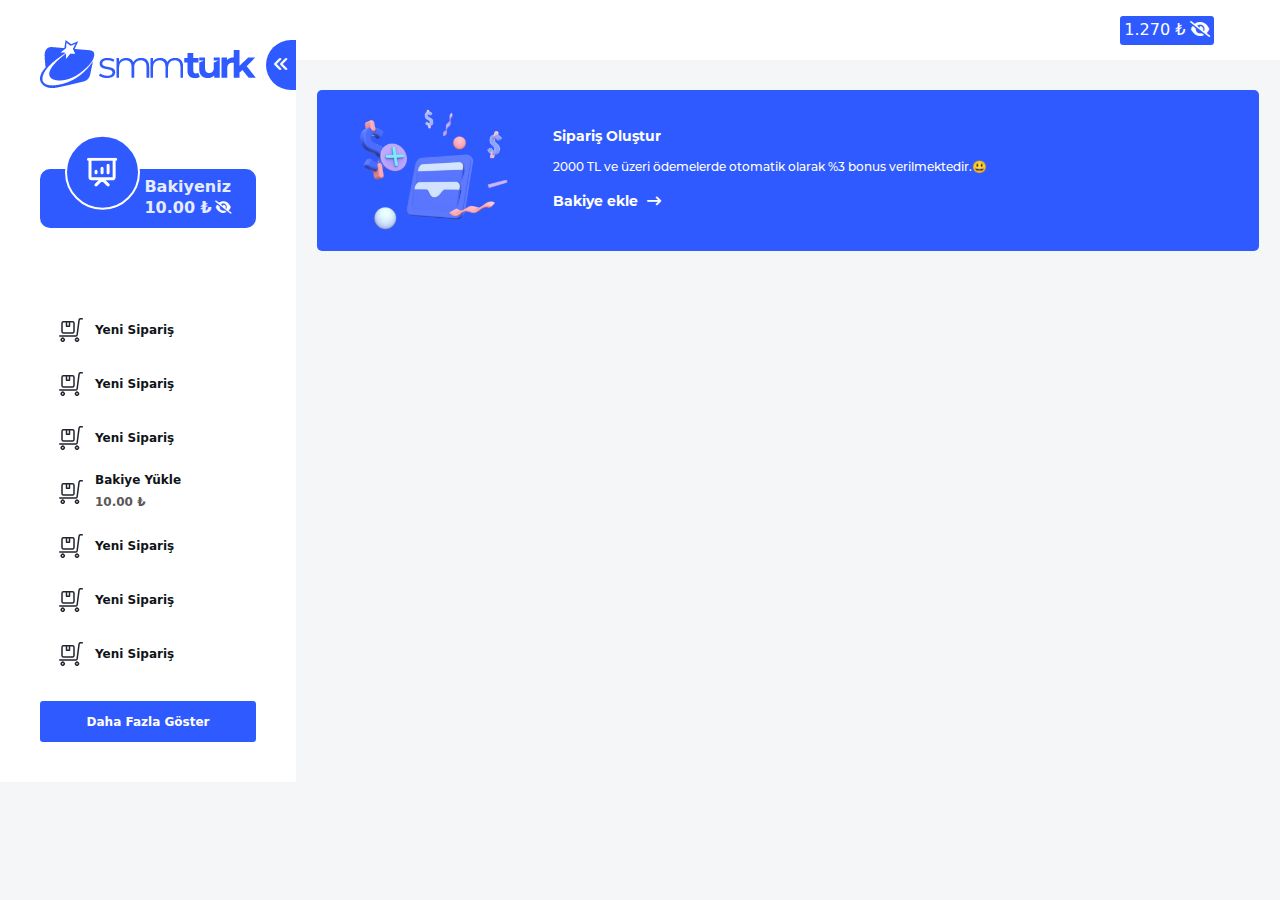
==== dashboard_destektalebi.html @ 46b7cabb "fini" ====
<!DOCTYPE html>
<html lang="en">
<head>
    <meta charset="UTF-8">
    <meta http-equiv="X-UA-Compatible" content="IE=edge">
    <meta name="viewport" content="width=device-width, initial-scale=1.0">
    <title>Document</title>
    <link href="https://cdn.jsdelivr.net/npm/bootstrap@5.2.0-beta1/dist/css/bootstrap.min.css" rel="stylesheet" />
    <link rel="stylesheet" href="assets/css/dashboard.css" />

    
    <link rel="preconnect" href="https://fonts.googleapis.com">
    <link rel="preconnect" href="https://fonts.gstatic.com" crossorigin>
    <link href="https://fonts.googleapis.com/css2?family=Montserrat:wght@100;400;500;600;700&display=swap" rel="stylesheet">

    <link rel="stylesheet" href="https://cdnjs.cloudflare.com/ajax/libs/font-awesome/6.1.1/css/all.min.css">
</head>
<body>
    <main>
        <div class="sidebar">
            <div class="logoDiv">
              <div class="imgDiv">
                <img class="bigLogo" src="./assets/img/Group 627.png" />
                <img class="smallLogo sidebarHidden" src="./assets/img/Path 2943.png">
              </div>
              <div>
                <button class="closeOpenSidebarBTN"><i class="fa-solid fa-angles-left"></i></button>
              </div>
            </div>
            <div class="sidebarContent">
              <div class="balance">
                <div class="icon">
                  <svg
                    xmlns="http://www.w3.org/2000/svg"
                    width="30.154"
                    height="29.267"
                    viewBox="0 0 30.154 29.267"
                  >
                    <path
                      id="svg8"
                      d="M10.543,17.577V16.069m6.034,1.509V13.051m6.034,4.526V10.034M10.543,29.646l6.034-6.034,6.034,6.034M3,4H30.154M4.509,4H28.646V22.1a1.509,1.509,0,0,1-1.509,1.509H6.017A1.509,1.509,0,0,1,4.509,22.1Z"
                      transform="translate(-1.5 -2.5)"
                      fill="none"
                      stroke="#fff"
                      stroke-linecap="round"
                      stroke-linejoin="round"
                      stroke-width="3"
                    />
                  </svg>
                </div>
                <div class="balanceText">
                  <h4>Bakiyeniz</h4>
                  <div class="balanceNumberDiv">
                    <p class="balanceTextMain"><span>10.00</span> ₺</p>
                    <button class="hiddenShowBalanceBTN"><i class="fa-solid fa-eye-slash"></i></button>
                  </div>
                </div>
              </div>
              <div class="sidebarList">
                <ul>
                  <li>
                    <a href="#">
                      <div class="icon">
                        <svg
                          xmlns="http://www.w3.org/2000/svg"
                          width="24"
                          height="24"
                          viewBox="0 0 24 24"
                        >
                          <path
                            id="siparislerim"
                            d="M21.591,22.161a2.249,2.249,0,1,1-3.18,0A2.247,2.247,0,0,1,21.591,22.161Zm-14.25,0a2.249,2.249,0,1,1-3.18,0A2.247,2.247,0,0,1,7.34,22.161ZM19.47,23.22a.751.751,0,1,0,1.148.105l-.087-.105-.1-.086A.751.751,0,0,0,19.47,23.22Zm-14.25,0a.751.751,0,1,0,1.148.105L6.28,23.22l-.1-.086a.751.751,0,0,0-.957.086ZM25.251,2a.75.75,0,0,1,.135,1.488l-.135.012H23.568a.751.751,0,0,0-.719.533l-.026.12-1.91,14.639a2.252,2.252,0,0,1-2.021,1.95l-.21.009H2.75a.75.75,0,0,1-.135-1.488l.135-.012H18.684a.749.749,0,0,0,.717-.533l.027-.12L21.336,3.959a2.253,2.253,0,0,1,2.022-1.95L23.568,2h1.683ZM15.5,5a2.251,2.251,0,0,1,2.25,2.25V15.5a2.251,2.251,0,0,1-2.25,2.25h-9A2.251,2.251,0,0,1,4.25,15.5V7.25A2.251,2.251,0,0,1,6.5,5Zm0,1.5H13.249v3.75a.751.751,0,0,1-.615.738L12.5,11h-3a.75.75,0,0,1-.75-.75V6.5H6.5a.751.751,0,0,0-.738.615L5.75,7.25V15.5a.75.75,0,0,0,.75.75h9a.75.75,0,0,0,.75-.75V7.25A.75.75,0,0,0,15.5,6.5Zm-3.75,0h-1.5v3h1.5Z"
                            transform="translate(-2 -2)"
                            fill="#23252e"
                          />
                        </svg>
                      </div>
                      <div class="text">
                        <p>Yeni Sipariş</p>
                      </div>
                    </a>
                  </li>
                  <li>
                    <a href="#">
                      <div class="icon">
                        <svg
                          xmlns="http://www.w3.org/2000/svg"
                          width="24"
                          height="24"
                          viewBox="0 0 24 24"
                        >
                          <path
                            id="siparislerim"
                            d="M21.591,22.161a2.249,2.249,0,1,1-3.18,0A2.247,2.247,0,0,1,21.591,22.161Zm-14.25,0a2.249,2.249,0,1,1-3.18,0A2.247,2.247,0,0,1,7.34,22.161ZM19.47,23.22a.751.751,0,1,0,1.148.105l-.087-.105-.1-.086A.751.751,0,0,0,19.47,23.22Zm-14.25,0a.751.751,0,1,0,1.148.105L6.28,23.22l-.1-.086a.751.751,0,0,0-.957.086ZM25.251,2a.75.75,0,0,1,.135,1.488l-.135.012H23.568a.751.751,0,0,0-.719.533l-.026.12-1.91,14.639a2.252,2.252,0,0,1-2.021,1.95l-.21.009H2.75a.75.75,0,0,1-.135-1.488l.135-.012H18.684a.749.749,0,0,0,.717-.533l.027-.12L21.336,3.959a2.253,2.253,0,0,1,2.022-1.95L23.568,2h1.683ZM15.5,5a2.251,2.251,0,0,1,2.25,2.25V15.5a2.251,2.251,0,0,1-2.25,2.25h-9A2.251,2.251,0,0,1,4.25,15.5V7.25A2.251,2.251,0,0,1,6.5,5Zm0,1.5H13.249v3.75a.751.751,0,0,1-.615.738L12.5,11h-3a.75.75,0,0,1-.75-.75V6.5H6.5a.751.751,0,0,0-.738.615L5.75,7.25V15.5a.75.75,0,0,0,.75.75h9a.75.75,0,0,0,.75-.75V7.25A.75.75,0,0,0,15.5,6.5Zm-3.75,0h-1.5v3h1.5Z"
                            transform="translate(-2 -2)"
                            fill="#23252e"
                          />
                        </svg>
                      </div>
                      <div class="text">
                        <p>Yeni Sipariş</p>
                      </div>
                    </a>
                  </li>
                  <li>
                    <a href="#">
                      <div class="icon">
                        <svg
                          xmlns="http://www.w3.org/2000/svg"
                          width="24"
                          height="24"
                          viewBox="0 0 24 24"
                        >
                          <path
                            id="siparislerim"
                            d="M21.591,22.161a2.249,2.249,0,1,1-3.18,0A2.247,2.247,0,0,1,21.591,22.161Zm-14.25,0a2.249,2.249,0,1,1-3.18,0A2.247,2.247,0,0,1,7.34,22.161ZM19.47,23.22a.751.751,0,1,0,1.148.105l-.087-.105-.1-.086A.751.751,0,0,0,19.47,23.22Zm-14.25,0a.751.751,0,1,0,1.148.105L6.28,23.22l-.1-.086a.751.751,0,0,0-.957.086ZM25.251,2a.75.75,0,0,1,.135,1.488l-.135.012H23.568a.751.751,0,0,0-.719.533l-.026.12-1.91,14.639a2.252,2.252,0,0,1-2.021,1.95l-.21.009H2.75a.75.75,0,0,1-.135-1.488l.135-.012H18.684a.749.749,0,0,0,.717-.533l.027-.12L21.336,3.959a2.253,2.253,0,0,1,2.022-1.95L23.568,2h1.683ZM15.5,5a2.251,2.251,0,0,1,2.25,2.25V15.5a2.251,2.251,0,0,1-2.25,2.25h-9A2.251,2.251,0,0,1,4.25,15.5V7.25A2.251,2.251,0,0,1,6.5,5Zm0,1.5H13.249v3.75a.751.751,0,0,1-.615.738L12.5,11h-3a.75.75,0,0,1-.75-.75V6.5H6.5a.751.751,0,0,0-.738.615L5.75,7.25V15.5a.75.75,0,0,0,.75.75h9a.75.75,0,0,0,.75-.75V7.25A.75.75,0,0,0,15.5,6.5Zm-3.75,0h-1.5v3h1.5Z"
                            transform="translate(-2 -2)"
                            fill="#23252e"
                          />
                        </svg>
                      </div>
                      <div class="text">
                        <p>Yeni Sipariş</p>
                      </div>
                    </a>
                  </li>
                  <li>
                    <a href="#">
                      <div class="icon">
                        <svg
                          xmlns="http://www.w3.org/2000/svg"
                          width="24"
                          height="24"
                          viewBox="0 0 24 24"
                        >
                          <path
                            id="siparislerim"
                            d="M21.591,22.161a2.249,2.249,0,1,1-3.18,0A2.247,2.247,0,0,1,21.591,22.161Zm-14.25,0a2.249,2.249,0,1,1-3.18,0A2.247,2.247,0,0,1,7.34,22.161ZM19.47,23.22a.751.751,0,1,0,1.148.105l-.087-.105-.1-.086A.751.751,0,0,0,19.47,23.22Zm-14.25,0a.751.751,0,1,0,1.148.105L6.28,23.22l-.1-.086a.751.751,0,0,0-.957.086ZM25.251,2a.75.75,0,0,1,.135,1.488l-.135.012H23.568a.751.751,0,0,0-.719.533l-.026.12-1.91,14.639a2.252,2.252,0,0,1-2.021,1.95l-.21.009H2.75a.75.75,0,0,1-.135-1.488l.135-.012H18.684a.749.749,0,0,0,.717-.533l.027-.12L21.336,3.959a2.253,2.253,0,0,1,2.022-1.95L23.568,2h1.683ZM15.5,5a2.251,2.251,0,0,1,2.25,2.25V15.5a2.251,2.251,0,0,1-2.25,2.25h-9A2.251,2.251,0,0,1,4.25,15.5V7.25A2.251,2.251,0,0,1,6.5,5Zm0,1.5H13.249v3.75a.751.751,0,0,1-.615.738L12.5,11h-3a.75.75,0,0,1-.75-.75V6.5H6.5a.751.751,0,0,0-.738.615L5.75,7.25V15.5a.75.75,0,0,0,.75.75h9a.75.75,0,0,0,.75-.75V7.25A.75.75,0,0,0,15.5,6.5Zm-3.75,0h-1.5v3h1.5Z"
                            transform="translate(-2 -2)"
                            fill="#23252e"
                          />
                        </svg>
                      </div>
                      <div class="text">
                        <p>Bakiye Yükle</p>
                        <span>10.00 ₺</span>
                      </div>
                    </a>
                  </li>
                  <li>
                    <a href="#">
                      <div class="icon">
                        <svg
                          xmlns="http://www.w3.org/2000/svg"
                          width="24"
                          height="24"
                          viewBox="0 0 24 24"
                        >
                          <path
                            id="siparislerim"
                            d="M21.591,22.161a2.249,2.249,0,1,1-3.18,0A2.247,2.247,0,0,1,21.591,22.161Zm-14.25,0a2.249,2.249,0,1,1-3.18,0A2.247,2.247,0,0,1,7.34,22.161ZM19.47,23.22a.751.751,0,1,0,1.148.105l-.087-.105-.1-.086A.751.751,0,0,0,19.47,23.22Zm-14.25,0a.751.751,0,1,0,1.148.105L6.28,23.22l-.1-.086a.751.751,0,0,0-.957.086ZM25.251,2a.75.75,0,0,1,.135,1.488l-.135.012H23.568a.751.751,0,0,0-.719.533l-.026.12-1.91,14.639a2.252,2.252,0,0,1-2.021,1.95l-.21.009H2.75a.75.75,0,0,1-.135-1.488l.135-.012H18.684a.749.749,0,0,0,.717-.533l.027-.12L21.336,3.959a2.253,2.253,0,0,1,2.022-1.95L23.568,2h1.683ZM15.5,5a2.251,2.251,0,0,1,2.25,2.25V15.5a2.251,2.251,0,0,1-2.25,2.25h-9A2.251,2.251,0,0,1,4.25,15.5V7.25A2.251,2.251,0,0,1,6.5,5Zm0,1.5H13.249v3.75a.751.751,0,0,1-.615.738L12.5,11h-3a.75.75,0,0,1-.75-.75V6.5H6.5a.751.751,0,0,0-.738.615L5.75,7.25V15.5a.75.75,0,0,0,.75.75h9a.75.75,0,0,0,.75-.75V7.25A.75.75,0,0,0,15.5,6.5Zm-3.75,0h-1.5v3h1.5Z"
                            transform="translate(-2 -2)"
                            fill="#23252e"
                          />
                        </svg>
                      </div>
                      <div class="text">
                        <p>Yeni Sipariş</p>
                      </div>
                    </a>
                  </li>
                  <li>
                    <a href="#">
                      <div class="icon">
                        <svg
                          xmlns="http://www.w3.org/2000/svg"
                          width="24"
                          height="24"
                          viewBox="0 0 24 24"
                        >
                          <path
                            id="siparislerim"
                            d="M21.591,22.161a2.249,2.249,0,1,1-3.18,0A2.247,2.247,0,0,1,21.591,22.161Zm-14.25,0a2.249,2.249,0,1,1-3.18,0A2.247,2.247,0,0,1,7.34,22.161ZM19.47,23.22a.751.751,0,1,0,1.148.105l-.087-.105-.1-.086A.751.751,0,0,0,19.47,23.22Zm-14.25,0a.751.751,0,1,0,1.148.105L6.28,23.22l-.1-.086a.751.751,0,0,0-.957.086ZM25.251,2a.75.75,0,0,1,.135,1.488l-.135.012H23.568a.751.751,0,0,0-.719.533l-.026.12-1.91,14.639a2.252,2.252,0,0,1-2.021,1.95l-.21.009H2.75a.75.75,0,0,1-.135-1.488l.135-.012H18.684a.749.749,0,0,0,.717-.533l.027-.12L21.336,3.959a2.253,2.253,0,0,1,2.022-1.95L23.568,2h1.683ZM15.5,5a2.251,2.251,0,0,1,2.25,2.25V15.5a2.251,2.251,0,0,1-2.25,2.25h-9A2.251,2.251,0,0,1,4.25,15.5V7.25A2.251,2.251,0,0,1,6.5,5Zm0,1.5H13.249v3.75a.751.751,0,0,1-.615.738L12.5,11h-3a.75.75,0,0,1-.75-.75V6.5H6.5a.751.751,0,0,0-.738.615L5.75,7.25V15.5a.75.75,0,0,0,.75.75h9a.75.75,0,0,0,.75-.75V7.25A.75.75,0,0,0,15.5,6.5Zm-3.75,0h-1.5v3h1.5Z"
                            transform="translate(-2 -2)"
                            fill="#23252e"
                          />
                        </svg>
                      </div>
                      <div class="text">
                        <p>Yeni Sipariş</p>
                      </div>
                    </a>
                  </li>
                  <li>
                    <a href="#">
                      <div class="icon">
                        <svg
                          xmlns="http://www.w3.org/2000/svg"
                          width="24"
                          height="24"
                          viewBox="0 0 24 24"
                        >
                          <path
                            id="siparislerim"
                            d="M21.591,22.161a2.249,2.249,0,1,1-3.18,0A2.247,2.247,0,0,1,21.591,22.161Zm-14.25,0a2.249,2.249,0,1,1-3.18,0A2.247,2.247,0,0,1,7.34,22.161ZM19.47,23.22a.751.751,0,1,0,1.148.105l-.087-.105-.1-.086A.751.751,0,0,0,19.47,23.22Zm-14.25,0a.751.751,0,1,0,1.148.105L6.28,23.22l-.1-.086a.751.751,0,0,0-.957.086ZM25.251,2a.75.75,0,0,1,.135,1.488l-.135.012H23.568a.751.751,0,0,0-.719.533l-.026.12-1.91,14.639a2.252,2.252,0,0,1-2.021,1.95l-.21.009H2.75a.75.75,0,0,1-.135-1.488l.135-.012H18.684a.749.749,0,0,0,.717-.533l.027-.12L21.336,3.959a2.253,2.253,0,0,1,2.022-1.95L23.568,2h1.683ZM15.5,5a2.251,2.251,0,0,1,2.25,2.25V15.5a2.251,2.251,0,0,1-2.25,2.25h-9A2.251,2.251,0,0,1,4.25,15.5V7.25A2.251,2.251,0,0,1,6.5,5Zm0,1.5H13.249v3.75a.751.751,0,0,1-.615.738L12.5,11h-3a.75.75,0,0,1-.75-.75V6.5H6.5a.751.751,0,0,0-.738.615L5.75,7.25V15.5a.75.75,0,0,0,.75.75h9a.75.75,0,0,0,.75-.75V7.25A.75.75,0,0,0,15.5,6.5Zm-3.75,0h-1.5v3h1.5Z"
                            transform="translate(-2 -2)"
                            fill="#23252e"
                          />
                        </svg>
                      </div>
                      <div class="text">
                        <p>Yeni Sipariş</p>
                      </div>
                    </a>
                  </li>
                </ul>
              </div>
              <div class="showMore">
                <button class="showMoreBTN">Daha Fazla Göster</button>
                <div class="showMoreList hidden">
                  <ul>
                    <li>
                      <a href="#">
                        <div class="icon">
                          <svg
                            xmlns="http://www.w3.org/2000/svg"
                            width="24"
                            height="24"
                            viewBox="0 0 24 24"
                          >
                            <path
                              id="sattiklarim"
                              d="M23.75,2A2.251,2.251,0,0,1,26,4.25v19.5A2.251,2.251,0,0,1,23.75,26H4.25A2.251,2.251,0,0,1,2,23.75V4.25A2.251,2.251,0,0,1,4.25,2Zm0,1.5H4.25a.75.75,0,0,0-.75.75v19.5a.75.75,0,0,0,.75.75h19.5a.75.75,0,0,0,.75-.75V4.25A.75.75,0,0,0,23.75,3.5Zm-3,16.5a.776.776,0,0,1,.75.8.788.788,0,0,1-.615.788l-.135.013H7.25a.778.778,0,0,1-.75-.8.786.786,0,0,1,.615-.786L7.25,20ZM10.3,7.25a.8.8,0,0,1,.75.489l1.98,1.98a.75.75,0,0,1-.955,1.148l-.1-.085-.87-.873V16.25a.775.775,0,0,1-.8.75.786.786,0,0,1-.786-.615L9.5,16.25V9.809l-.969.972a.751.751,0,0,1-.957.086l-.105-.086a.751.751,0,0,1-.086-.957l.086-.105,2.25-2.25a.756.756,0,0,1,.564-.219Zm7.5,0a.8.8,0,0,1,.75.489l1.98,1.98a.75.75,0,0,1-.955,1.148l-.1-.085-.87-.873V16.25a.775.775,0,0,1-.8.75.786.786,0,0,1-.786-.615L17,16.25V9.809l-.969.972a.751.751,0,0,1-.957.086l-.1-.086a.751.751,0,0,1-.086-.957l.086-.105,2.25-2.25a.756.756,0,0,1,.564-.219Z"
                              transform="translate(-2 -2)"
                              fill="#c8ccda"
                            />
                          </svg>
                        </div>
                        <div class="text">
                          <p>Gösterge Paneli</p>
                        </div>
                      </a>
                    </li>
                    <li>
                      <a href="#">
                        <div class="icon">
                          <svg
                            xmlns="http://www.w3.org/2000/svg"
                            width="24"
                            height="24"
                            viewBox="0 0 24 24"
                          >
                            <path
                              id="sattiklarim"
                              d="M23.75,2A2.251,2.251,0,0,1,26,4.25v19.5A2.251,2.251,0,0,1,23.75,26H4.25A2.251,2.251,0,0,1,2,23.75V4.25A2.251,2.251,0,0,1,4.25,2Zm0,1.5H4.25a.75.75,0,0,0-.75.75v19.5a.75.75,0,0,0,.75.75h19.5a.75.75,0,0,0,.75-.75V4.25A.75.75,0,0,0,23.75,3.5Zm-3,16.5a.776.776,0,0,1,.75.8.788.788,0,0,1-.615.788l-.135.013H7.25a.778.778,0,0,1-.75-.8.786.786,0,0,1,.615-.786L7.25,20ZM10.3,7.25a.8.8,0,0,1,.75.489l1.98,1.98a.75.75,0,0,1-.955,1.148l-.1-.085-.87-.873V16.25a.775.775,0,0,1-.8.75.786.786,0,0,1-.786-.615L9.5,16.25V9.809l-.969.972a.751.751,0,0,1-.957.086l-.105-.086a.751.751,0,0,1-.086-.957l.086-.105,2.25-2.25a.756.756,0,0,1,.564-.219Zm7.5,0a.8.8,0,0,1,.75.489l1.98,1.98a.75.75,0,0,1-.955,1.148l-.1-.085-.87-.873V16.25a.775.775,0,0,1-.8.75.786.786,0,0,1-.786-.615L17,16.25V9.809l-.969.972a.751.751,0,0,1-.957.086l-.1-.086a.751.751,0,0,1-.086-.957l.086-.105,2.25-2.25a.756.756,0,0,1,.564-.219Z"
                              transform="translate(-2 -2)"
                              fill="#c8ccda"
                            />
                          </svg>
                        </div>
                        <div class="text">
                          <p>Gösterge Paneli</p>
                        </div>
                      </a>
                    </li>
                    <li>
                      <a href="#">
                        <div class="icon">
                          <svg
                            xmlns="http://www.w3.org/2000/svg"
                            width="24"
                            height="24"
                            viewBox="0 0 24 24"
                          >
                            <path
                              id="sattiklarim"
                              d="M23.75,2A2.251,2.251,0,0,1,26,4.25v19.5A2.251,2.251,0,0,1,23.75,26H4.25A2.251,2.251,0,0,1,2,23.75V4.25A2.251,2.251,0,0,1,4.25,2Zm0,1.5H4.25a.75.75,0,0,0-.75.75v19.5a.75.75,0,0,0,.75.75h19.5a.75.75,0,0,0,.75-.75V4.25A.75.75,0,0,0,23.75,3.5Zm-3,16.5a.776.776,0,0,1,.75.8.788.788,0,0,1-.615.788l-.135.013H7.25a.778.778,0,0,1-.75-.8.786.786,0,0,1,.615-.786L7.25,20ZM10.3,7.25a.8.8,0,0,1,.75.489l1.98,1.98a.75.75,0,0,1-.955,1.148l-.1-.085-.87-.873V16.25a.775.775,0,0,1-.8.75.786.786,0,0,1-.786-.615L9.5,16.25V9.809l-.969.972a.751.751,0,0,1-.957.086l-.105-.086a.751.751,0,0,1-.086-.957l.086-.105,2.25-2.25a.756.756,0,0,1,.564-.219Zm7.5,0a.8.8,0,0,1,.75.489l1.98,1.98a.75.75,0,0,1-.955,1.148l-.1-.085-.87-.873V16.25a.775.775,0,0,1-.8.75.786.786,0,0,1-.786-.615L17,16.25V9.809l-.969.972a.751.751,0,0,1-.957.086l-.1-.086a.751.751,0,0,1-.086-.957l.086-.105,2.25-2.25a.756.756,0,0,1,.564-.219Z"
                              transform="translate(-2 -2)"
                              fill="#c8ccda"
                            />
                          </svg>
                        </div>
                        <div class="text">
                          <p>Gösterge Paneli</p>
                        </div>
                      </a>
                    </li>
                    <li>
                      <a href="#">
                        <div class="icon">
                          <svg
                            xmlns="http://www.w3.org/2000/svg"
                            width="24"
                            height="24"
                            viewBox="0 0 24 24"
                          >
                            <path
                              id="sattiklarim"
                              d="M23.75,2A2.251,2.251,0,0,1,26,4.25v19.5A2.251,2.251,0,0,1,23.75,26H4.25A2.251,2.251,0,0,1,2,23.75V4.25A2.251,2.251,0,0,1,4.25,2Zm0,1.5H4.25a.75.75,0,0,0-.75.75v19.5a.75.75,0,0,0,.75.75h19.5a.75.75,0,0,0,.75-.75V4.25A.75.75,0,0,0,23.75,3.5Zm-3,16.5a.776.776,0,0,1,.75.8.788.788,0,0,1-.615.788l-.135.013H7.25a.778.778,0,0,1-.75-.8.786.786,0,0,1,.615-.786L7.25,20ZM10.3,7.25a.8.8,0,0,1,.75.489l1.98,1.98a.75.75,0,0,1-.955,1.148l-.1-.085-.87-.873V16.25a.775.775,0,0,1-.8.75.786.786,0,0,1-.786-.615L9.5,16.25V9.809l-.969.972a.751.751,0,0,1-.957.086l-.105-.086a.751.751,0,0,1-.086-.957l.086-.105,2.25-2.25a.756.756,0,0,1,.564-.219Zm7.5,0a.8.8,0,0,1,.75.489l1.98,1.98a.75.75,0,0,1-.955,1.148l-.1-.085-.87-.873V16.25a.775.775,0,0,1-.8.75.786.786,0,0,1-.786-.615L17,16.25V9.809l-.969.972a.751.751,0,0,1-.957.086l-.1-.086a.751.751,0,0,1-.086-.957l.086-.105,2.25-2.25a.756.756,0,0,1,.564-.219Z"
                              transform="translate(-2 -2)"
                              fill="#c8ccda"
                            />
                          </svg>
                        </div>
                        <div class="text">
                          <p>Gösterge Paneli</p>
                        </div>
                      </a>
                    </li>
                    <li>
                      <a href="#">
                        <div class="icon">
                          <svg
                            xmlns="http://www.w3.org/2000/svg"
                            width="24"
                            height="24"
                            viewBox="0 0 24 24"
                          >
                            <path
                              id="sattiklarim"
                              d="M23.75,2A2.251,2.251,0,0,1,26,4.25v19.5A2.251,2.251,0,0,1,23.75,26H4.25A2.251,2.251,0,0,1,2,23.75V4.25A2.251,2.251,0,0,1,4.25,2Zm0,1.5H4.25a.75.75,0,0,0-.75.75v19.5a.75.75,0,0,0,.75.75h19.5a.75.75,0,0,0,.75-.75V4.25A.75.75,0,0,0,23.75,3.5Zm-3,16.5a.776.776,0,0,1,.75.8.788.788,0,0,1-.615.788l-.135.013H7.25a.778.778,0,0,1-.75-.8.786.786,0,0,1,.615-.786L7.25,20ZM10.3,7.25a.8.8,0,0,1,.75.489l1.98,1.98a.75.75,0,0,1-.955,1.148l-.1-.085-.87-.873V16.25a.775.775,0,0,1-.8.75.786.786,0,0,1-.786-.615L9.5,16.25V9.809l-.969.972a.751.751,0,0,1-.957.086l-.105-.086a.751.751,0,0,1-.086-.957l.086-.105,2.25-2.25a.756.756,0,0,1,.564-.219Zm7.5,0a.8.8,0,0,1,.75.489l1.98,1.98a.75.75,0,0,1-.955,1.148l-.1-.085-.87-.873V16.25a.775.775,0,0,1-.8.75.786.786,0,0,1-.786-.615L17,16.25V9.809l-.969.972a.751.751,0,0,1-.957.086l-.1-.086a.751.751,0,0,1-.086-.957l.086-.105,2.25-2.25a.756.756,0,0,1,.564-.219Z"
                              transform="translate(-2 -2)"
                              fill="#c8ccda"
                            />
                          </svg>
                        </div>
                        <div class="text">
                          <p>Gösterge Paneli</p>
                        </div>
                      </a>
                    </li>
                    <li>
                      <a href="#">
                        <div class="icon">
                          <svg
                            xmlns="http://www.w3.org/2000/svg"
                            width="24"
                            height="24"
                            viewBox="0 0 24 24"
                          >
                            <path
                              id="sattiklarim"
                              d="M23.75,2A2.251,2.251,0,0,1,26,4.25v19.5A2.251,2.251,0,0,1,23.75,26H4.25A2.251,2.251,0,0,1,2,23.75V4.25A2.251,2.251,0,0,1,4.25,2Zm0,1.5H4.25a.75.75,0,0,0-.75.75v19.5a.75.75,0,0,0,.75.75h19.5a.75.75,0,0,0,.75-.75V4.25A.75.75,0,0,0,23.75,3.5Zm-3,16.5a.776.776,0,0,1,.75.8.788.788,0,0,1-.615.788l-.135.013H7.25a.778.778,0,0,1-.75-.8.786.786,0,0,1,.615-.786L7.25,20ZM10.3,7.25a.8.8,0,0,1,.75.489l1.98,1.98a.75.75,0,0,1-.955,1.148l-.1-.085-.87-.873V16.25a.775.775,0,0,1-.8.75.786.786,0,0,1-.786-.615L9.5,16.25V9.809l-.969.972a.751.751,0,0,1-.957.086l-.105-.086a.751.751,0,0,1-.086-.957l.086-.105,2.25-2.25a.756.756,0,0,1,.564-.219Zm7.5,0a.8.8,0,0,1,.75.489l1.98,1.98a.75.75,0,0,1-.955,1.148l-.1-.085-.87-.873V16.25a.775.775,0,0,1-.8.75.786.786,0,0,1-.786-.615L17,16.25V9.809l-.969.972a.751.751,0,0,1-.957.086l-.1-.086a.751.751,0,0,1-.086-.957l.086-.105,2.25-2.25a.756.756,0,0,1,.564-.219Z"
                              transform="translate(-2 -2)"
                              fill="#c8ccda"
                            />
                          </svg>
                        </div>
                        <div class="text">
                          <p>Gösterge Paneli</p>
                        </div>
                      </a>
                    </li>
                  </ul>
                </div>
              </div>
            </div>
          </div>
        <section class="mainSection">
            <div class="dashboardHeader">
                <div class="balanceDiv">
                    <p> <span>1.270</span> ₺ </p>
                    <button class="hiddenShowBalanceBTN"><i class="fa-solid fa-eye-slash"></i></button>
                </div>
                <div>
                    <button><i class="fa-regular fa-sun-bright"></i></button>
                </div>
                <div>
                    <button><i class="fa-light fa-bell"></i></button>
                </div>
                <div>
                    <button><i class="fa-light fa-bars"></i></button>
                </div>
                <div>
                    <button><i class="fa-light fa-user"></i></button>
                </div>
            </div>
            <div class="contents oneContent">
                <div class="dashboardTop">
                    <div class="image">
                        <img src="assets/img/11.png" alt="">
                    </div>
                    <div class="textContent">
                        <h4>Sipariş Oluştur</h4>
                        <p>2000 TL ve üzeri ödemelerde otomatik olarak %3 bonus verilmektedir.😃</p>
                        <a href="#">Bakiye ekle <i class="fa-solid fa-arrow-right-long"></i></a>
                    </div>
                </div>
                
            </div>
        </section>
    </main>



    <script src="assets/js/dashboard.js"></script>
    <script src="https://cdn.jsdelivr.net/npm/bootstrap@5.0.2/dist/js/bootstrap.min.js " integrity="sha384-cVKIPhGWiC2Al4u+LWgxfKTRIcfu0JTxR+EQDz/bgldoEyl4H0zUF0QKbrJ0EcQF " crossorigin="anonymous "></script>

  </body>
</html>
---- assets/css/dashboard.css ----
@font-face {
    font-family: Montserrat light;
    src: url(../fonts/Montserrat/Montserrat-Light.otf)
}

@font-face {
    font-family: Montserrat bold;
    src: url(../fonts/Montserrat/Montserrat-Bold.otf);
}

@font-face {
    font-family: Montserrat regular;
    src: url(../fonts/Montserrat/Montserrat-Regular.otf);
}

@font-face {
    font-family: Montserrat medium;
    src: url(../fonts/Montserrat/Montserrat-Medium.otf);
}

@font-face {
    font-family: Socialize;
    src: url(../fonts/Socialize/Socialize.ttf);
}

* {
    margin: 0;
    padding: 0;
    box-sizing: border-box;
    outline: none;
    border: none;
    list-style: none;
}

:root {
    --first-color: #213FB2;
    --second-color: #fff;
    --three-color: #000;
    --four-color: #2F5AFF;
}
body,html {
    position: relative;
    width: 100%;
    overflow-x: hidden;
    height: 100%;
    background: #F5F6F7;
}

a {
    text-decoration: none;
}

h1,
h2,
h3,
h4,
h5,
h6,
ul,
p {
    margin: 0;
    padding: 0;
}
main{
    width: 100%;
    display: flex;
    justify-content: space-between;
}
.mainSection{
    width: 100%;
}
.sidebar{
    width: 300px;
    height:auto;
    background:var(--second-color);
}
.sidebar.sidebarClose{
    width: 90px;
}
.sidebarHidden{
    display: none !important;
}
.sidebar .logoDiv, 
.sidebar .imgDiv{
    width: 100%;
}
.sidebar .imgDiv{
    padding: 40px;
}
.sidebar.sidebarClose .imgDiv{
    padding: 18px;
}
/* .sidebar .imgDiv img{
    width: 100%;
} */
.sidebar .logoDiv{
    position: relative;
}
.sidebar .logoDiv .closeOpenSidebarBTN{
    border: none;
    outline: none;
    background: var(--four-color);
    color: var(--second-color);
    width: 30px;
    height: 50px;
    border-radius: 100px 0 0 100px;
    position: absolute;
    right: 0;
    top: 50%;
    transform: translateY(-50%);
    
}
.sidebar .logoDiv .closeOpenSidebarBTN::before{
    content: "";
    position: absolute;
    top: 0;
    right: 0;
    width: 4px;
    height: 10px;
    background: var(--four-color);
}
.sidebar.sidebarClose .logoDiv .closeOpenSidebarBTN{

    position: absolute;
    right: -30px;
    top: 50%;
    transform: translateY(-50%) rotate(180deg);
}
.sidebar .sidebarContent{
    padding: 40px;
}
.sidebar.sidebarClose .sidebarContent{
    padding: 14px;
}
.sidebar .sidebarContent .balance{
    width: 100%;
    height: 59px;
    border-radius: 10px;
    background:#2F5AFF;
    display:flex;
    align-items: center;
    justify-content: space-between;
    padding: 7px 25px;
}
.sidebar .sidebarContent .balance .icon{
    background:#2F5AFF;
    border: 2px solid var(--second-color);
    height:75px;
    width:75px;
    border-radius:50% ;
    display:flex;
    align-items: center;
    justify-content:center;
    transform:translateY(-35%)
}
.sidebar .sidebarContent .balance .balanceText h4{
    font-size: 16px;
    font-weight: bold;
    color: #E6ECFF;
}
.sidebar .sidebarContent .balance .balanceText div{
    display: flex;
    align-items: center;
    justify-content: space-between;
}
.sidebar .sidebarContent .balance .balanceText div p{
    font-size: 16px;
    font-weight: bold;
    color: #E6ECFF;
}
.sidebar .sidebarContent .balance .balanceText div .hiddenShowBalanceBTN{
    background:transparent;
    color: var(--second-color);
    font-size: 13px;
}
.sidebar .sidebarContent .sidebarList{
    margin-top: 75px;
}
.sidebar .sidebarContent .sidebarList ul li{
    height:54px;
    border-radius: 5px;
}
.sidebar .sidebarContent .sidebarList ul li a{
    height:100%;
    border-radius: 5px;
    display: flex;
    align-items: center;
    justify-content: flex-start;
    padding: 16px 19px;
    transition: all 300ms;
}
.sidebar .sidebarContent .sidebarList ul li a:hover{
    background:#E7E7E8;
}
.sidebar .sidebarContent .sidebarList ul li a .icon{
    margin-right: 12px;
}
.sidebar.sidebarClose .sidebarContent .sidebarList ul li a .icon{
    margin: 0;
}
.sidebar .sidebarContent .sidebarList ul li a .text p{
    font-size: 12px;
    font-weight: bold;
    color: #0F1419;
}
.sidebar .sidebarContent .sidebarList ul li a .text span{
    font-size: 12px;
    font-weight: bold;
    color: rgb(91, 88, 88);
}


.sidebar .sidebarContent .showMore .showMoreBTN{
    border: none;
    outline: none;
    width: 100%;
    height: 41px;
    display: flex;
    align-items: center;
    justify-content: center;
    background:#2F5AFF;
    border-radius: 3px;
    color: var(--second-color);
    font-size: 12px;
    font-weight: bold;
    cursor: pointer;
    margin-top: 20px;
}
.sidebar .sidebarContent .showMore  .showMoreList{
    margin-top: 18px;
    background: #F5F6F7;
    border-radius: 5px;
    padding: 14px 19px;
}
.sidebar .sidebarContent .showMore  .showMoreList.hidden{
    display: none;
}
.sidebar .sidebarContent .showMore  .showMoreList ul li a {
    display: flex;
    align-items:center;
    justify-content: flex-start;
    padding: 10px 0;
    transition: all 300ms;
}
.sidebar.sidebarClose .sidebarContent .showMore  .showMoreList ul li a{
    padding: 10px 0px;
    justify-content: center;
}

.sidebar .sidebarContent .showMore  .showMoreList ul li a .icon{
    margin-right: 12px;
}
.sidebar .sidebarContent .showMore  .showMoreList ul li a .icon path {
    fill: black;
}
.sidebar.sidebarClose .sidebarContent .showMore  .showMoreList ul li a .icon{
    margin: 0;
}
.sidebar .sidebarContent .showMore  .showMoreList ul li a .text p{
    font-size: 12px;
    font-weight: bold;
    color: black;
}
/* mainSection */
.mainSection .dashboardHeader{
    display: flex;
    align-items: center;
    justify-content: flex-end;
    width: 100%;
    height: 60px;
    background: var(--second-color);
    padding: 0 21px;
}
.mainSection .dashboardHeader div{
    display: flex;
    align-items: center;
    justify-content: center;
    margin: 0 5px;
}
.mainSection .dashboardHeader div button{
    background: transparent;
    border: none;
    outline: none;
}
.mainSection .dashboardHeader div.balanceDiv{
    background-color: var(--four-color);
    color: var(--second-color);
    border-radius: 3px;
    width: 94px;
    height: 29px;
    justify-content: space-evenly;
}
.mainSection .dashboardHeader div.balanceDiv button{
    color: var(--second-color);
}

.mainSection .contents{
    padding: 0 21px;
}
.mainSection .contents .informationsAboutUser{
    margin: 10px 0;
}
.mainSection .contents .informationsAboutUser .colDiv{
    padding: 0 5px;
}
.mainSection .contents .informationsAboutUser .infoDiv{
    display: flex;
    align-items: center;
    justify-content: space-between;
    background: var(--second-color);
    height: 76px;
    margin: 10px 0;
    border-radius: 5px;
    padding: 20px 30px;
}
.mainSection .contents .informationsAboutUser .infoDiv i{
    font-size: 25px;
}

.mainSection .contents .allServices{
    background: var(--second-color);
    padding: 20px 15px;
    border-radius: 5px;
}
.mainSection .contents .allServices .headerCol{
    display: flex;
    align-items: center;
    justify-content: space-between;
    margin-bottom: 40px;
}
.mainSection .contents .allServices .headerCol h3{
    font-size: 16px;
    font-family: Montserrat bold;
    font-weight: bold;
    color: #292C36;
}
.mainSection .contents .allServices .headerCol  p{
    font-size: 14px;
    font-family: Montserrat regular;
    text-align: end;
    color: #CCD0D8;
}
.mainSection .contents .allServices .col-lg-4{
    margin: 10px 0;
}
.mainSection .contents .allServices .cardContent{
    background-color: #F2F5FB;
    border-radius: 10px;
}
.mainSection .contents .allServices .cardContent .cardHeader{
    border-bottom: 1px solid #000000;
    padding: 24px 23px;
}
.mainSection .contents .allServices .cardContent .cardHeader h5{
    font-size: 14px;
    font-family: Montserrat bold;
    font-weight: bold;
    color: #52667B;
}

.mainSection .contents .allServices .cardContent .contents{
    display: flex;
    align-items: center;
    justify-content: center;
    flex-direction: column;
    padding: 20px;
}
.mainSection .contents .allServices .cardContent .contents p{
    color: #52667B;
    font-size: 12px;
    font-family: Montserrat bold;
    font-weight: bold;

}
.mainSection .contents .allServices .cardContent .contents img{
    max-width: 150px;
    max-height: 125px;
    margin: 15px 0 10px 0 ;
}
.mainSection .contents .allServices .cardContent .contents .BTN{
    display: flex;
    align-items: center;
    justify-content: center;
    width: 100%;
    height: 40px;
    margin: 5px 0;
}
.mainSection .contents .allServices .cardContent .contents .BTN.showDetails{
    color: #4EBE86;
    background: rgba(78, 190, 134, 0.2);
}
.mainSection .contents .allServices .cardContent .contents .BTN.subscribe{
    color: #2F5AFF;
    background: rgba(47, 90, 255, 0.2);
}
.mainSection .contents .allServices .cardContent .contents .BTN.unsubscribe{
    color: #E7405C;
    background: rgba(231, 64, 91, 0.2);
}

.dashboardTop{
    background: var(--four-color);
    display: flex;
    align-items: center;
    justify-content: flex-start;
    padding: 18px 40px;
    border-radius: 5px;
    margin: 30px 0;
}
.dashboardTop .image{
    margin-right: 45px;
}
.dashboardTop .textContent h4{
    color: var(--second-color);
    font-size: 14px;
    font-weight: bold;
    font-family: Montserrat bold;
}
.dashboardTop .textContent p{
    color: var(--second-color);
    font-size: 12px;
    font-family: Montserrat medium;
    margin: 13px 0;
}
.dashboardTop .textContent a{
    color: var(--second-color);
    font-size: 14px;
    font-weight: bold;
    font-family: Montserrat bold;
}
.dashboardTop .textContent a i{
    margin-left: 5px;
}



.mainSection .contents .mainContent .right{
    padding-right: 0;
}
.mainSection .contents .mainContent .right .content{
    background: var(--second-color);
    border-radius: 5px;
}
.mainSection .contents .mainContent .right .content .top{
    width: 100%;
    display: flex;
    padding: 10px 12px;
    justify-content: space-between;
    align-items: center;
}
.mainSection .contents .mainContent .right .content .top h4{
    font-size: 16px;
    color: #292C36;
    font-weight: bold;
    font-family: Montserrat bold;
}
.mainSection .contents .mainContent .right .content .top .search{
    display: flex;
    align-items: center;
    justify-content: center;
    background: var(--second-color);
    border: 1px solid #E6ECFF ;
    max-width: 200px;
    min-width: 150px;
    border-radius: 10px;
}
.mainSection .contents .mainContent .right .content .top .search input{
    background: transparent;
    border: none;
    outline: none;
    width: 90%;
}
.mainSection .contents .mainContent .right .content .top .search input::placeholder{
    font-size: 12px;
    color: #292C36;
    font-family: Montserrat medium;
}
.mainSection .contents .mainContent .right .content .top .search i{
    width: 10%;
    margin-right: 5px;
    padding: 10px;
}
.mainSection .contents .mainContent .right .content .headerText{
    background: #E6ECFF;
    padding: 16px 15px;
}
.mainSection .contents .mainContent .right .content .headerText p{
    font-size: 12px;
    color: #23252E;
    font-weight: bold;
    font-family: Montserrat bold;
}
.mainSection .contents .mainContent .right .content .infos{
    display: flex;
    align-items: center;
    justify-content: space-between;
    flex-wrap: wrap;
    padding: 29px 12px;
}
.mainSection .contents .mainContent .right .content .infos .infoDiv {
    width: 49%;
    display: flex;
    align-items: center;
    justify-content: flex-start;
}
.mainSection .contents .mainContent .right .content .infos .infoDiv .infoIcon{
    margin-right: 5px;
}
.mainSection .contents .mainContent .right .content .infos .infoDiv .infoText h4{
    color: #292C36;
    font-size: 14px;
    font-weight: bold;
    font-family: Montserrat bold;
}
.mainSection .contents .mainContent .right .content .infos .infoDiv .infoText p{
    color: #292C36;
    font-size: 14px;
    font-family: Montserrat medium;
}
.mainSection .contents .mainContent .right .content .mainInfoText{
    padding: 18px 12px;
    border-top: 1px solid  #E6ECFF;
}
.mainSection .contents .mainContent .right .content .mainInfoText h3{
    font-size: 14px;
    color: #292C36;
    font-weight: bold;
    font-family: Montserrat bold;
    margin-bottom: 10px;
}
.mainSection .contents .mainContent .right .content .mainInfoText ul{
    margin: 0;
}
.mainSection .contents .mainContent .right .content .mainInfoText ul li{
    font-size: 14px;
    font-family: Montserrat medium;
    color: #292C36;
}
.mainSection .contents .mainContent .right .content .topText{
    border-bottom: 1px solid #E6ECFF;
}
.mainSection .contents .mainContent .right .content .topText h3{
    font-size: 18px;
    font-family: Montserrat bold;
}
.mainSection .contents .mainContent .right .content.textsContent .textContent,
.mainSection .contents .mainContent .right .content .topText    {
    padding: 15px;
}
.mainSection .contents .mainContent .right .content.textsContent:not(:first-child){
    margin-top: 20px;
}
.mainSection .contents .mainContent .right .content.textsContent .texts  ul li{
    font-size: 14px;
    font-family: Montserrat medium;
    margin: 10px 0;
}
.mainSection .contents .mainContent .right.profileRightCol .item{
    padding: 0 15px;
}
.mainSection .contents .mainContent .right.profileRightCol .item{
    margin-top: 15px;
}
.mainSection .contents .mainContent .right.profileRightCol .item h4{
    font-size: 14px;
    color: #23252E;
    font-family: Montserrat medium;
    margin-bottom: 9px;
}
.mainSection .contents .mainContent .right.profileRightCol .item input{
    width: 100%;
    height: 50px;
    position: relative;
    border-radius: 5px;
    border: 1px solid #E6ECFF;
    display: flex;
    align-items: center;
    padding: 15px;
}
.mainSection .contents .mainContent .right.profileRightCol .submit{
    padding: 15px;
}
.mainSection .contents .mainContent .right .content{
    padding: 10px 0;

}
.mainSection .contents .mainContent .right .content:not(:nth-child(1)){
    margin-top: 30px;
}

.mainSection .contents .mainContent .right .content .item button{
    margin-top: 10px;
}


.mainSection .contents .mainContent .right .content  .item .select{
    width: 100%;
    height: 50px;
    position: relative;
    border-radius: 5px;
    border: 1px solid #E6ECFF;
    display: flex;
    align-items: center;
    padding: 15px;
}

.mainSection .contents .mainContent .right .content  .item .select .selectedContent{
    width: 100%;
    display: flex;
    align-items: center;
    justify-content: space-between;
    cursor: pointer;
}
.mainSection .contents .mainContent .right .content  .item .select .selectedText{
    color: #23252E;
    font-size: 14px;
    font-family: Montserrat medium;
}
.mainSection .contents .mainContent .right .content  .item .select .selectionsForTime{
    position: absolute;
    top: 102%;
    left: 0;
    background: var(--second-color);
    width: 100%;
    max-height: 250px;
    overflow-y: auto;
    z-index: 100;

}
.mainSection .contents .mainContent .right .content  .item .select .selectionsForTime.hidden{
    display: none;
}
.mainSection .contents .mainContent .right .content  .item .select .selectionsForTime  li{
    cursor: pointer;
    height: 45px;
    width: 100%;
    border-bottom: 1px solid #E6ECFF;
    display: flex;
    align-items: center;
    padding: 14px;
}



.mainSection .contents .mainContent .right .content  .item .selectUserLanguage{
    width: 100%;
    height: 50px;
    position: relative;
    border-radius: 5px;
    border: 1px solid #E6ECFF;
    display: flex;
    align-items: center;
    padding: 15px;
}

.mainSection .contents .mainContent .right .content  .item .selectUserLanguage .selectedContentUserLanguage{
    width: 100%;
    display: flex;
    align-items: center;
    justify-content: space-between;
    cursor: pointer;
}
.mainSection .contents .mainContent .right .content  .item .selectUserLanguage .selectedTextUserLanguage{
    color: #23252E;
    font-size: 14px;
    font-family: Montserrat medium;
}
.mainSection .contents .mainContent .right .content  .item .selectUserLanguage .selectionsForUserLanguage{
    position: absolute;
    top: 102%;
    left: 0;
    background: var(--second-color);
    width: 100%;
    max-height: 250px;
    overflow-y: auto;
    z-index: 100;

}
.mainSection .contents .mainContent .right .content  .item .selectUserLanguage .selectionsForUserLanguage.hidden{
    display: none;
}
.mainSection .contents .mainContent .right .content  .item .selectUserLanguage .selectionsForUserLanguage  li{
    cursor: pointer;
    height: 45px;
    width: 100%;
    border-bottom: 1px solid #E6ECFF;
    display: flex;
    align-items: center;
    padding: 14px;
}
.mainSection .contents .mainContent .right .invitationUser h4{
    font-size: 14px;
    font-family: Montserrat medium;
    color: #23252E;

}
.mainSection .contents .mainContent .right .invitationUser a{
    display: flex;
    align-items: center;
    justify-content: flex-start;
    width: 100%;
    height: 50px;
    border: 1px solid #E6ECFF;
    border-radius: 5px;
    padding: 16px 19px;
    margin: 10px 0;
    color: #23252E;
    word-break: break-all;
}
.mainSection .contents .mainContent .right .invitationUser p{
    font-size: 14px;
    font-family: Montserrat medium;
    color: #23252E;
}
.mainSection .contents .mainContent .right .termsOfUse h4{
    font-size: 14px;
    font-family: Montserrat bold;
    color: #292C36;

}
.mainSection .contents .mainContent .right .termsOfUse ul li{
    font-size: 14px;
    font-family: Montserrat bold;
    color: #292C36;
}



.mainSection .contents .mainContent .left,
.mainSection .contents .mainContent .right{
    margin-top: 30px;
}




.mainSection .contents .mainContent .left{
    padding-left:0 ;
}

.mainSection .contents .mainContent .left .content {
    background: var(--second-color);
    border-radius: 10px;
}
.mainSection .contents .mainContent .left .content .orders{
    width: 100%;
    display: flex;
    align-items: center;
    justify-content: space-between;
}
.mainSection .contents .mainContent .left .content .orders a{
    width: 25%;
    height: 45px;
    text-align: center;
    font-size: 14px;
    font-family: Montserrat medium;
    display: flex;
    align-items: center;
    justify-content: center;
    color: #292C36;
    border: 1px solid #E6ECFF;
}
.mainSection .contents .mainContent .left .content .orders a.active{
    background: #E6ECFF;
}

.mainSection .contents .mainContent .left .content > div   {
    padding: 20px;
}
.mainSection .contents .mainContent .left .content  .item:not(:first-child){
    margin-top: 11px;
}
.mainSection .contents .mainContent .left .content  .item h4  {
    font-size: 14px;
    color: #23252E;
    font-family: Montserrat medium;
    margin-bottom: 9px;
}
.mainSection .contents .mainContent .left .content  .item input{
    width: 100%;
    height: 50px;
    position: relative;
    border-radius: 5px;
    border: 1px solid #E6ECFF;
    display: flex;
    align-items: center;
    padding: 15px;
}
.mainSection .contents .mainContent .left .content  .item input.disabled{
    background: #E6ECFF;
}
.mainSection .contents .mainContent .left .content  .item textarea{
    width: 100%;
    max-height: 226px;
    min-height: 150px;
    position: relative;
    border-radius: 5px;
    border: 1px solid #E6ECFF;
    display: flex;
    align-items: center;
    padding: 15px;
}
.mainSection .contents .mainContent .left .content .submit {
    margin-top: 10px;
}
.mainSection .contents .mainContent .left .content .newOrder .item ul{
    z-index: 100;
}
.mainSection .contents .mainContent .left .content .newOrder .item .select{
    width: 100%;
    height: 50px;
    position: relative;
    border-radius: 5px;
    border: 1px solid #E6ECFF;
    display: flex;
    align-items: center;
    padding: 15px;
}

.mainSection .contents .mainContent .left .content .newOrder .item .select .selectedContent{
    width: 100%;
    display: flex;
    align-items: center;
    justify-content: space-between;
    cursor: pointer;
}
.mainSection .contents .mainContent .left .content .newOrder .item .select .selectedText{
    color: #23252E;
    font-size: 14px;
    font-family: Montserrat medium;
}
.mainSection .contents .mainContent .left .content .newOrder .item .select .selectionsForCategory{
    position: absolute;
    top: 102%;
    left: 0;
    background: var(--second-color);
    width: 100%;
    max-height: 250px;
    overflow-y: auto;
}
.mainSection .contents .mainContent .left .content .newOrder .item .select .selectionsForCategory.hidden{
    display: none;
}
.mainSection .contents .mainContent .left .content .newOrder .item .select .selectionsForCategory  li{
    cursor: pointer;
    height: 45px;
    width: 100%;
    border-bottom: 1px solid #E6ECFF;
    display: flex;
    align-items: center;
    padding: 14px;
}

.mainSection .contents .mainContent .left .content .newOrder .item .selectForService{
    width: 100%;
    height: 50px;
    position: relative;
    border-radius: 5px;
    border: 1px solid #E6ECFF;
    display: flex;
    align-items: center;
    padding: 15px;
}

.mainSection .contents .mainContent .left .content .newOrder .item .selectForService .selectedContentService{
    width: 100%;
    display: flex;
    align-items: center;
    justify-content: space-between;
    cursor: pointer;
}
.mainSection .contents .mainContent .left .content .newOrder .item .selectForService .selectedTextService{
    color: #23252E;
    font-size: 14px;
    font-family: Montserrat medium;
}
.mainSection .contents .mainContent .left .content .newOrder .item .selectForService .selectionsForService{
    position: absolute;
    top: 102%;
    left: 0;
    background: var(--second-color);
    width: 100%;
}
.mainSection .contents .mainContent .left .content .newOrder .item .selectForService .selectionsForService.hidden{
    display: none;
}
.mainSection .contents .mainContent .left .content .newOrder .item .selectForService .selectionsForService  li{
    cursor: pointer;
    width: 100%;
    border-bottom: 1px solid #E6ECFF;
    padding: 14px;
    background: var(--second-color);
    transition: all 300ms;
}
.mainSection .contents .mainContent .left .content .newOrder .item .selectForService .selectionsForService  li:hover{
    background: #E6ECFF;
}
.mainSection .contents .mainContent .left .content .newOrder .item .selectForService .selectionsForService  li .mainValueText{
    color: #292C36;
    font-size: 14px;
    font-family: Montserrat bold;
}
.mainSection .contents .mainContent .left .content .newOrder .item .selectForService .selectionsForService  li .pieceDiv{
    display: flex;
    align-items: center;
    justify-content: flex-start;
    margin: 10px 0;
}
.mainSection .contents .mainContent .left .content .newOrder .item .selectForService .selectionsForService  li .pieceDiv p{
    font-size: 12px;
    color: #292C36;
    font-family: Montserrat regular;
    margin-right: 10px;
    
}
.mainSection .contents .mainContent .left .content .newOrder .item .selectForService .selectionsForService  li .pieceDiv p span{
    font-size: bold;
    font-family: Montserrat bold;
}
.mainSection .contents .mainContent .left .content .newOrder .item .selectForService .selectionsForService  li .minAndmax{
    display: flex;
    align-items: center;
    justify-content: flex-start;
    margin-bottom: 8px;
}
.mainSection .contents .mainContent .left .content .newOrder .item .selectForService .selectionsForService  li .minAndmax p{
    font-size: 12px;
    color: #292C36;
    font-family: Montserrat regular;
    margin-right: 10px;
}
.mainSection .contents .mainContent .left .content .newOrder .item .selectForService .selectionsForService  li .minAndmax p span{
    font-size: bold;
    font-family: Montserrat bold;
}
.mainSection .contents .mainContent .left .content .newOrder .item .selectForService .selectionsForService  li .minAndmax p.clockText{
    color: #2F5AFF;
    font-family: Montserrat bold;
}
.mainSection .contents .mainContent .left .content .newOrder .item .selectForService .selectionsForService  li .minAndmax p.clockText span{
    font-family: Montserrat regular;
}
.mainSection .contents .mainContent .left .content .newOrder .item .selectForService .selectionsForService  li .serviceKind{
    display: flex;
    align-items: center;
    justify-content: center;
    padding: 5px;
    border-radius: 5px;
    max-width: 108px;

}

.mainSection .contents .mainContent .left .content .newOrder .item .selectForService .selectionsForService  li .serviceKind p{
    color: var(--second-color);
    font-size: 12px;
    font-family: Montserrat medium;
}

.mainSection .contents .mainContent .left .content .newOrder .item .selectForService .selectionsForService  li .serviceKind.guarrantedKind{
    background: #4EBE86;
}

.mainSection .contents .mainContent .left .content .newOrder .item  .minCountandMaxCount p{
    color: #2F5AFF;
    font-size: 14px;
    font-family: Montserrat medium;
    margin-top: 5px;
}

.mainSection .contents .mainContent .left .content  .buttons{
    display: flex;
    align-items: center;
    justify-content: flex-start;
    width: 100%;
    margin-top: 20px;
}
.mainSection .contents .mainContent .left .content  .buttons button{
    display: flex;
    align-items: center;
    justify-content: center;
    width: 30%;
    margin-right: 10px;
    max-height: 40px;
    border-radius: 10px;
    color: white;
    padding: 10px;
}
.mainSection .contents .mainContent .left .content  .buttons button:nth-child(1){
    background: #2F5AFF;
}
.mainSection .contents .mainContent .left .content  .buttons button:nth-child(2){
    background: #4EBE86;
}
.mainSection .contents .mainContent .left .content .headerText{
    border-bottom: 1px solid #E6ECFF;
}
.mainSection .contents .mainContent .left .content .headerText h3{
    font-size: 18px;
    font-family: Montserrat bold;
}
.mainSection .contents .mainContent .left .content .related .hosting{
    padding-bottom: 10px;
    margin-bottom: 10px;
    border-bottom: 1px solid #E6ECFF;
}
.mainSection .contents .mainContent .left .content .related .hosting > h4{
    font-size: 14px;
    font-family: Montserrat medium;
    margin-bottom: 20px;
}
.mainSection .contents .mainContent .left .content:nth-child(2){
    margin-top: 20px;
}
.mainSection .contents .mainContent .left .content:nth-child(2) .orderWay ul li{
    font-size: 14px;
    font-family: Montserrat medium;
    margin: 10px 0;
}
.mainSection .contents.oneContent{
    border-radius: 5px;
}
.mainSection .contents .top.agreementTop{
    display: flex;
    align-items: center;
    justify-content: flex-start;
}
.mainSection .contents .top.agreementTop a{
    display: flex;
    align-items: center;
    justify-content: center;
    width: 250px;
    height: 60px;
    background: white;
    color: #52667B;
    font-size: 16px;
    font-family: Montserrat bold;

}
.mainSection .contents .top.agreementTop a.active{
    background: #E6ECFF;
}
.mainSection .contents .agreementDiv{
    background: white;
    margin-top: 29px;
    padding:25px;

}
.mainSection .contents .agreementDiv .headerText{
    border-bottom: 1px solid #E6ECFF;
    padding: 0px 0 17px 0;
}
.mainSection .contents .agreementDiv .headerText h3{
    color: #52667B;
    font-size: 16px;
    font-family: Montserrat bold;

}
.mainSection .contents .agreementDiv .text h4{
    color: #52667B;
    font-size: 18px;
    font-family: Montserrat bold;
    margin: 25px 0 15px 0 ;

}
.mainSection .contents .agreementDiv .text p{
    color: #52667B;
    font-size: 14px;
    font-family: Montserrat regular;
    margin: 10px 0;

}

.mainSection .contents .searchMainDiv{
    background: white;
    width: 100%;
    height: 80px;
    margin-top: 28px;
    display: flex;
    align-items: center;
    justify-content: center;
    padding: 15px 20px;
}

.mainSection .contents .searchMainDiv .searchDiv{
    display: flex;
    align-items: center;
    justify-content: space-between;
    width: 100%;
    height: 50px;
    border-radius: 30px;
    background: #F9FAFF;
    padding: 10px;
}

.mainSection .contents .searchMainDiv .searchDiv input{
    width: 100%;
    background: transparent;
    height: 100%;
    margin-left: 5px;
}

.mainSection .contents .tableContents{
    width: 100%;
    background: white;
    margin-top: 30px;

}
.mainSection .contents .tableContents h2{
    font-size: 14px;
    font-family: Montserrat bold;
    border-top: 1px solid #E6ECFF;
    border-left: 1px solid #E6ECFF;
    border-right: 1px solid #E6ECFF;
    padding: 10px;
}
.mainSection .contents .tableContents table{
    border-collapse: collapse;
    width: 100%;
}
.mainSection .contents .tableContents table th,
.mainSection .contents .tableContents table td{
    border: 1px solid #E6ECFF;
    text-align: left;
    padding: 8px;
}
.mainSection .contents .tableContents table th{
    font-size: 14px;
    font-family: Montserrat bold;

}
.mainSection .contents .tableContents table td{
    font-size: 14px;
    font-family: Montserrat medium;

}
.mainSection .contents .tableContents table td span{
    font-size: 13px;
    color: #FE5252;
}

.mainSection .contents .filterDiv{
    width: 100%;
    display: flex;
    align-items: center;
    justify-content: flex-end;
    margin-top: 28px;
}
.mainSection .contents .filterDiv button{
    border: none;
    outline: none;
    display: flex;
    align-items: center;
    justify-content: center;
    width: 140px;
    height: 45px;
    border-radius: 5px;
    font-size: 14px;
    font-family: Montserrat medium;

}
.mainSection .contents .filterDiv button:nth-child(1){
    color: white;
    background: #2F5AFF;
}
.mainSection .contents .filterDiv button:nth-child(2){
    color: #0F1419;
    background: white;
    margin-left: 14px;
}

.mainSection  .inputStyleDiv{
    display: flex;
    align-items: center;
    justify-content: space-between;
    width: 100%;
    height: 50px;
    border: 1px solid #E6ECFF;
    border-radius: 5px;
    padding: 16px 19px;
    margin: 3px 0;
}
.mainSection  .inputStyleDiv.disable{
    background-color: #E6ECFF;
}
.mainSection .referansSystem h2{
    font-size: 18px;
    font-family: Montserrat bold;
}
.mainSection .referansSystem .contentDiv > div:nth-child(2){
    margin-top: 33px;
}
.mainSection .referansSystem .contentDiv button{
    margin-top: 23px;
}

.mainSection  .inputStyleDiv p,
.mainSection  .inputStyleDiv span{
    font-size: 14px;
    font-family: Montserrat medium;

}
.mainSection .referansSystem .contentDiv button{
    font-size: 12px;
    font-family: Montserrat medium;
}
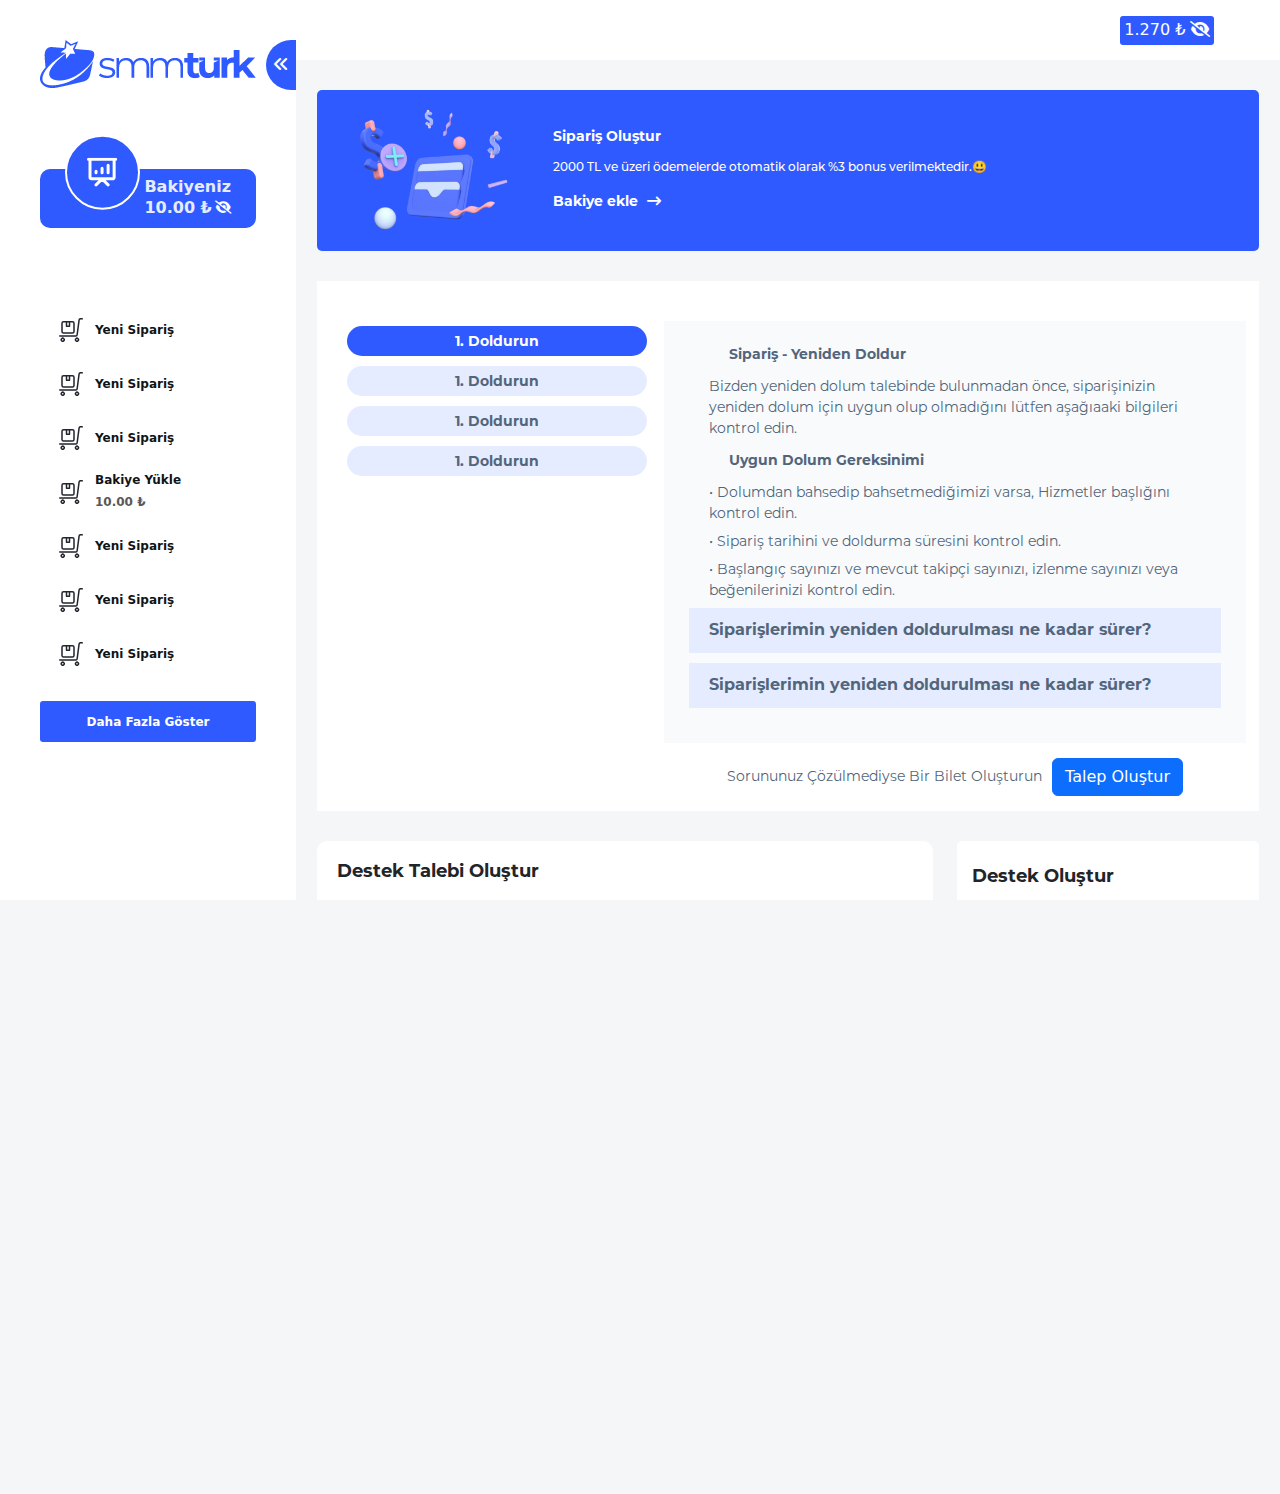
==== commit 7749511c: "fin" ====
--- a/dashboard_destektalebi.html
+++ b/dashboard_destektalebi.html
@@ -386,7 +386,99 @@
                         <a href="#">Bakiye ekle <i class="fa-solid fa-arrow-right-long"></i></a>
                     </div>
                 </div>
-                
+                <div class="tabContentMain">
+                    <div class="tabWays">
+                        <button class="active">1. Doldurun</button>
+                        <button>1. Doldurun</button>
+                        <button>1. Doldurun</button>
+                        <button>1. Doldurun</button>
+                    </div>
+                    <div class="tabContentsDiv">
+                        <div class="tabCOntent">
+                            <h3>
+                                Sipariş - Yeniden Doldur
+                            </h3>
+                            <p>
+                                Bizden yeniden dolum talebinde bulunmadan önce, siparişinizin yeniden dolum için uygun olup olmadığını lütfen aşağıaaki bilgileri
+kontrol edin.
+                            </p>
+                            <h3>Uygun Dolum Gereksinimi</h3>
+                            <ul>
+                                <li>
+                                    •     Dolumdan bahsedip bahsetmediğimizi varsa, Hizmetler başlığını kontrol edin.
+                                </li>
+                                <li>
+                                    
+•     Sipariş tarihini ve doldurma süresini kontrol edin.
+
+                                </li>
+                                <li>
+                                    •     Başlangıç sayınızı ve mevcut takipçi sayınızı, izlenme sayınızı veya beğenilerinizi kontrol edin.
+                                </li>
+                            </ul>
+                            <a href="#">Siparişlerimin yeniden doldurulması ne kadar sürer?</a>
+                            <a href="#">Siparişlerimin yeniden doldurulması ne kadar sürer?</a>
+                        </div>
+                        <div class="createQuestions">
+                            <p>Sorununuz Çözülmediyse Bir Bilet Oluşturun</p>
+                            <button class="btn btn-primary">
+                                Talep Oluştur
+                            </button>
+                        </div>
+                    </div>
+                </div>
+                <div class="mainContent helpContent container-fluid">
+                  <div class="row">
+                      <div class="div col-lg-8 left">
+                        <div class="content">
+                          <div class="headerText">
+                              <h3>Destek Talebi Oluştur</h3>
+                          </div>
+                          <div class="helpWant">
+                            <img src="assets/img/man-and-woman-communicating-with-each-other-4620319-3917176.png" alt="">
+                            <p>
+                              Destek talebi oluşturmadan önce Sıkça Sorulan Sorular kısmını kontrol ediniz
+Aradığınız cevabı bulamadıysanız destek talebi oluşturmak için tıklayın.
+                            </p>
+                            <button class="btn btn-primary">
+                              Talep Oluştur
+                            </button>
+                          </div>
+                        </div>
+                        
+                      </div>
+                      <div class="div col-lg-4 right">
+                          <div class="content textsContent">
+                              <div class="texts">
+                                  <div class="topText">
+                                      <h3>Destek Oluştur</h3>
+                                  </div>
+                                  <div class="textContent">
+                                      <div class="item">
+                                        <h3>Konu</h3>
+                                        <input type="text" placeholder="Sipariş">
+                                      </div>
+                                      <div class="item">
+                                        <h3>Sipariş Kimliği</h3>
+                                        <input type="text" placeholder="123456849">
+                                      </div>
+                                      <div class="item">
+                                        <h3>Konu</h3>
+                                        <input type="text" placeholder="Yeniden Doldurun">
+                                      </div>
+                                      <div class="item">
+                                        <textarea cols="30" rows="10" placeholder="Lütfen mesajınızı yazın."></textarea>
+                                      </div>
+                                      <div class="submit">
+                                        <button class="btn btn-primary">Talep Oluştur</button>
+                                      </div>
+                                  </div>
+                              </div>
+                          </div>
+                          
+                      </div>
+                  </div>
+              </div>
             </div>
         </section>
     </main>
--- a/assets/css/dashboard.css
+++ b/assets/css/dashboard.css
@@ -1202,4 +1202,245 @@
 .mainSection .referansSystem .contentDiv button{
     font-size: 12px;
     font-family: Montserrat medium;
-}    +}    
+
+
+
+
+.contents.oneContent .tabContentMain{
+    background: white;
+    display: flex;
+    align-items: flex-start;
+    justify-content: space-between;
+    padding: 0px 13px;
+    padding-top: 40px;
+}
+.contents.oneContent .tabContentMain .tabWays{
+    display: flex;
+    align-items: flex-start;
+    justify-content: center;
+    flex-direction: column;
+    height: 100%;
+    padding: 0 17px;
+}
+.contents.oneContent .tabContentMain .tabWays button{
+    width: 300px;
+    height: 30px;
+    background: #E6ECFF;
+    border-radius: 30px;
+    margin: 5px 0;
+    color: #52667B;
+    font-size: 14px;
+    font-family: Montserrat bold;
+
+}
+.contents.oneContent .tabContentMain .tabWays button.active{
+    background: #2F5AFF;
+    color: white;
+}
+.contents.oneContent .tabContentMain .tabContentsDiv .tabCOntent {
+    background: #F9FAFB;
+    padding: 25px;
+}
+.contents.oneContent .tabContentMain .tabContentsDiv .tabCOntent h3{
+    color: #52667B;
+    font-size: 14px;
+    font-family: Montserrat bold;
+    margin-bottom: 13px;
+    padding: 0 40px;
+}
+.contents.oneContent .tabContentMain .tabContentsDiv .tabCOntent p{
+    color: #52667B;
+    font-size: 14px;
+    font-family: Montserrat regular;
+    margin-bottom: 13px;
+    padding: 0 20px;
+}
+.contents.oneContent .tabContentMain .tabContentsDiv .tabCOntent ul li{
+    color: #52667B;
+    font-size: 14px;
+    font-family: Montserrat regular;
+    margin: 7px 0;
+    padding: 0 20px;
+}
+.contents.oneContent .tabContentMain .tabContentsDiv .tabCOntent a{
+    display: flex;
+    align-items: center;
+    width: 100%;
+    height: 45px;
+    background: #E6ECFF;
+    margin-bottom: 10px;
+    color: #52667B;
+    font-family: Montserrat bold;
+    padding: 14px 20px;
+}
+.contents.oneContent .tabContentMain .tabContentsDiv .createQuestions{
+    display: flex;
+    align-items: center;
+    justify-content: center;
+    padding: 15px 0;
+}
+.contents.oneContent .tabContentMain .tabContentsDiv .createQuestions p{
+    font-size: 14px;
+    font-family: Montserrat regular;
+    color: #52667B;
+    margin-right: 10px;
+}
+
+.helpContent .helpWant{
+    display: flex;
+    align-items: center;
+    justify-content: center;
+    flex-direction: column;
+}
+.helpContent .helpWant img{
+    width: 445px;
+    height: 362px;
+    object-fit: contain;
+}
+.helpContent .helpWant p{
+    font-size: 18px;
+    color: #52667B;
+    font-family: Montserrat medium  ;
+    margin: 35px 0;
+    text-align: center;
+    
+}
+.helpContent .right .item{
+    margin-bottom: 5px;
+}
+
+.helpContent .right .item h3{
+    font-size: 14px;
+    font-family: Montserrat medium  ;
+    color: #23252E;
+    margin-bottom: 9px;
+}
+.helpContent .right .item input
+{
+    width: 100%;
+    height: 50px;
+    position: relative;
+    border-radius: 5px;
+    border: 1px solid #E6ECFF;
+    display: flex;
+    align-items: center;
+    padding: 15px;
+}
+.helpContent .right .item textarea{
+    width: 100%;
+    height: 200px;
+    min-height: 200px;
+    max-height: 200px;
+    position: relative;
+    border-radius: 5px;
+    border: 1px solid #E6ECFF;
+    display: flex;
+    align-items: center;
+    padding: 15px;
+    margin-top: 13px;
+}
+.helpContent .right button{
+    width: 100% !important;
+    margin-top: 17px;
+}
+
+
+.accordion .item .headerTexts{
+    border-bottom: 1px solid #E6ECFF;
+    padding-bottom: 10px;
+    margin-bottom: 10px;
+}
+.accordion .item .headerTexts h3{
+    font-size: 14px;
+    color: #23252E;
+    font-family: Montserrat medium  ;
+
+}
+.accordion .item .headerTexts p{
+    font-size: 12px;
+    color: #23252E;
+    font-family: Montserrat regular  ;
+    margin-top: 9px;
+}
+
+.ordersPage table{
+    border-collapse: none;
+}
+.ordersPage .contents .tableContents table th,
+.ordersPage .contents .tableContents table td{
+    border: none;
+    text-align: left;
+    padding: 8px;
+}
+.ordersPage .contents .tableContents table tr{
+    border-top: 1px solid #DEE3EC;
+    border-bottom: 1px solid #DEE3EC;
+    padding: 10px;
+}
+.ordersPage .contents .tableContents table td a{
+    display: block;
+    color: #52667B;
+    font-size: 14px;
+    font-family: Montserrat medium  ;
+
+}
+.ordersPage .contents .tableContents table td span{
+    display: block;
+    color: #B8BFCD;
+    font-size: 14px;
+    font-family: Montserrat medium  ;
+
+}
+.ordersPage .contents .tableContents table td div.durum{
+    width: 100%;
+    height: 100%;
+    border: 1px solid #4EBE86;
+    color: #4EBE86;
+    font-size: 13px;
+    font-family: Montserrat medium  ;
+    padding: 5px;
+    border-radius: 5px;
+    display: flex;
+    align-items: center;
+    justify-content: center;
+}
+.ordersPage .contents .tableContents table td div.problemDiv{
+    position: relative;
+}
+.ordersPage .contents .tableContents table td div.problemDiv > div.drowdownContent{
+    position: absolute;
+    top: 80%;
+    left: 0;
+    width: 100%;
+    height: auto;
+    background: white;
+    z-index: 100;
+    visibility: hidden;
+    opacity: 0;
+    transition: all 300ms;
+}
+.ordersPage .contents .tableContents table td div.problemDiv > div.drowdownContent.active{
+    top: 110%;
+    visibility: visible;
+    opacity: 1;
+}
+.ordersPage .contents .tableContents table td div.problemDiv > div.drowdownContent ul{
+    background: white;
+    padding: 5px 10px;
+}
+.ordersPage .contents .tableContents table td div.problemDiv > div.drowdownContent ul li button{
+    background: transparent;
+    border: none;
+    outline: none;
+    font-size: 12px;
+    color: #CED2D9;
+    font-family: Montserrat medium  ;
+    padding: 5px;
+    border-radius: 5px;
+    transition: all 300ms;
+}
+.ordersPage .contents .tableContents table td div.problemDiv > div.drowdownContent ul li button:hover{
+    background: #F1F6FC;
+    color: black;
+}